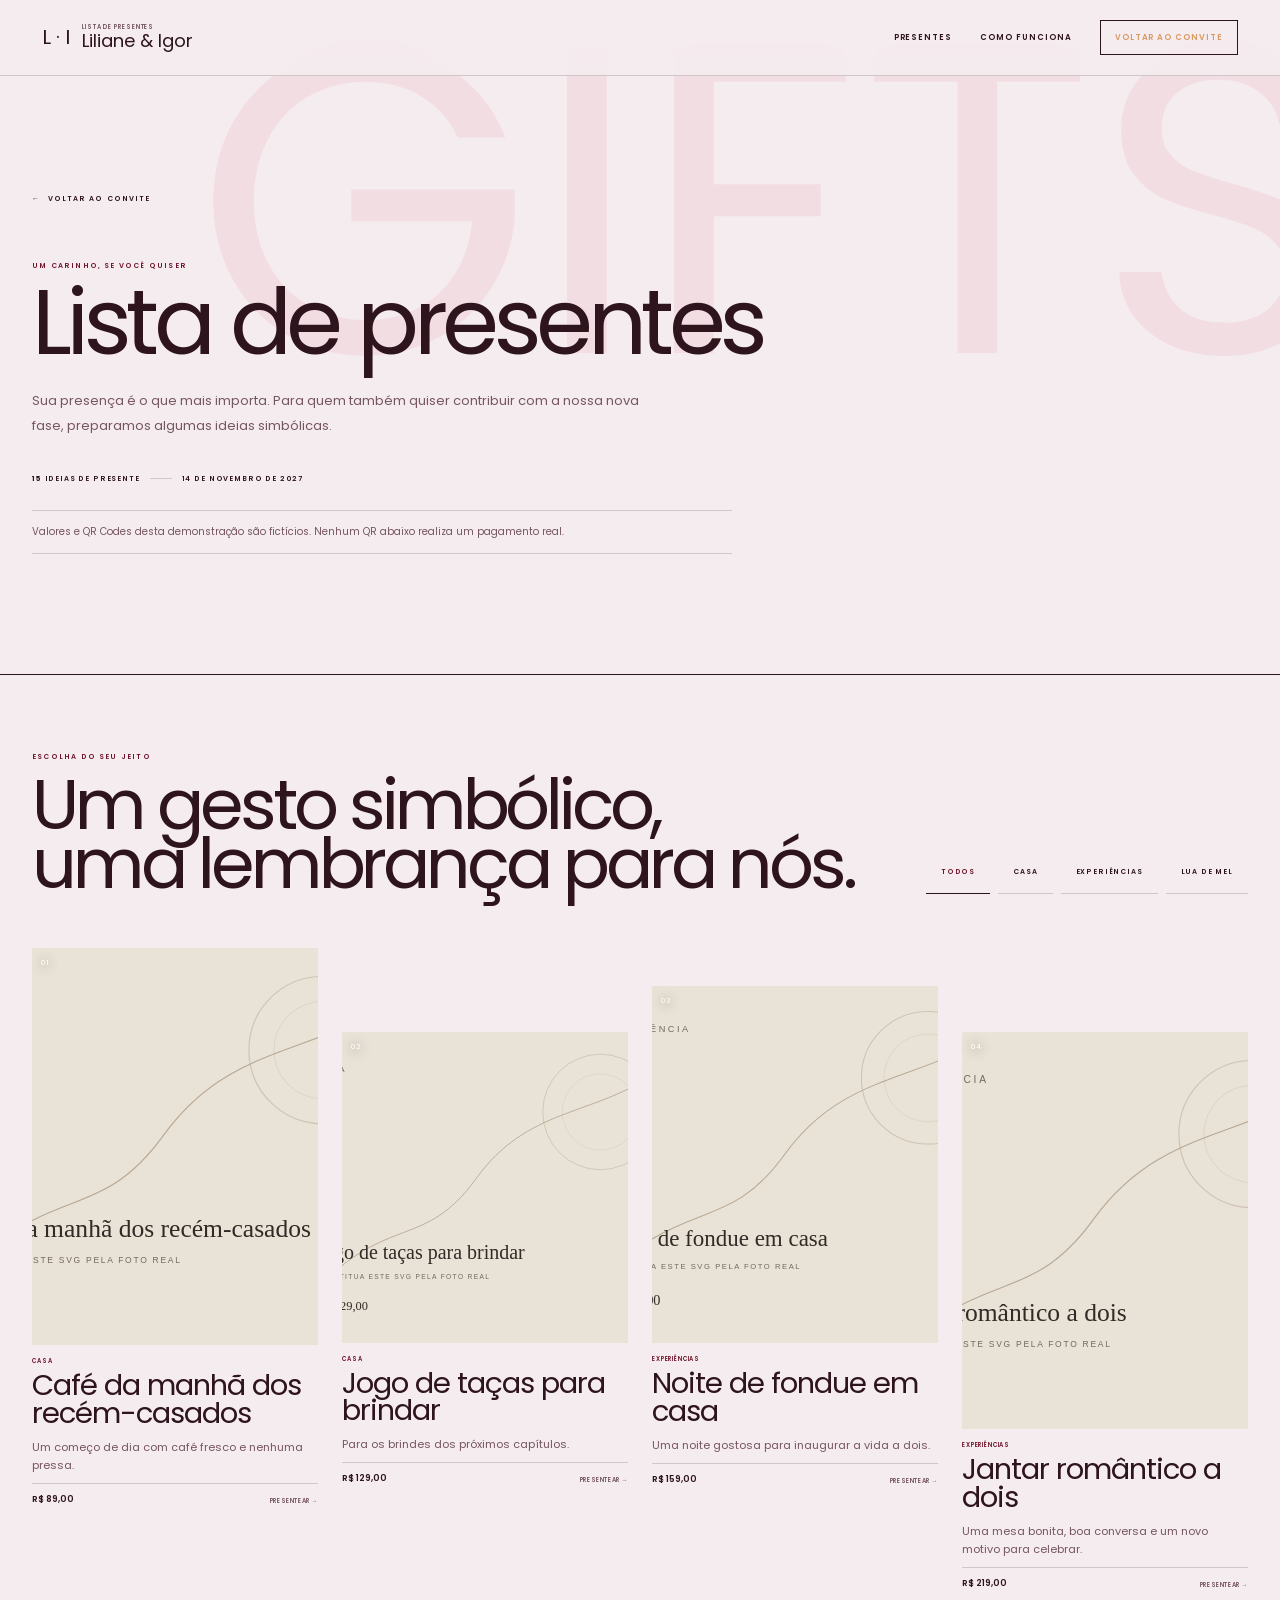
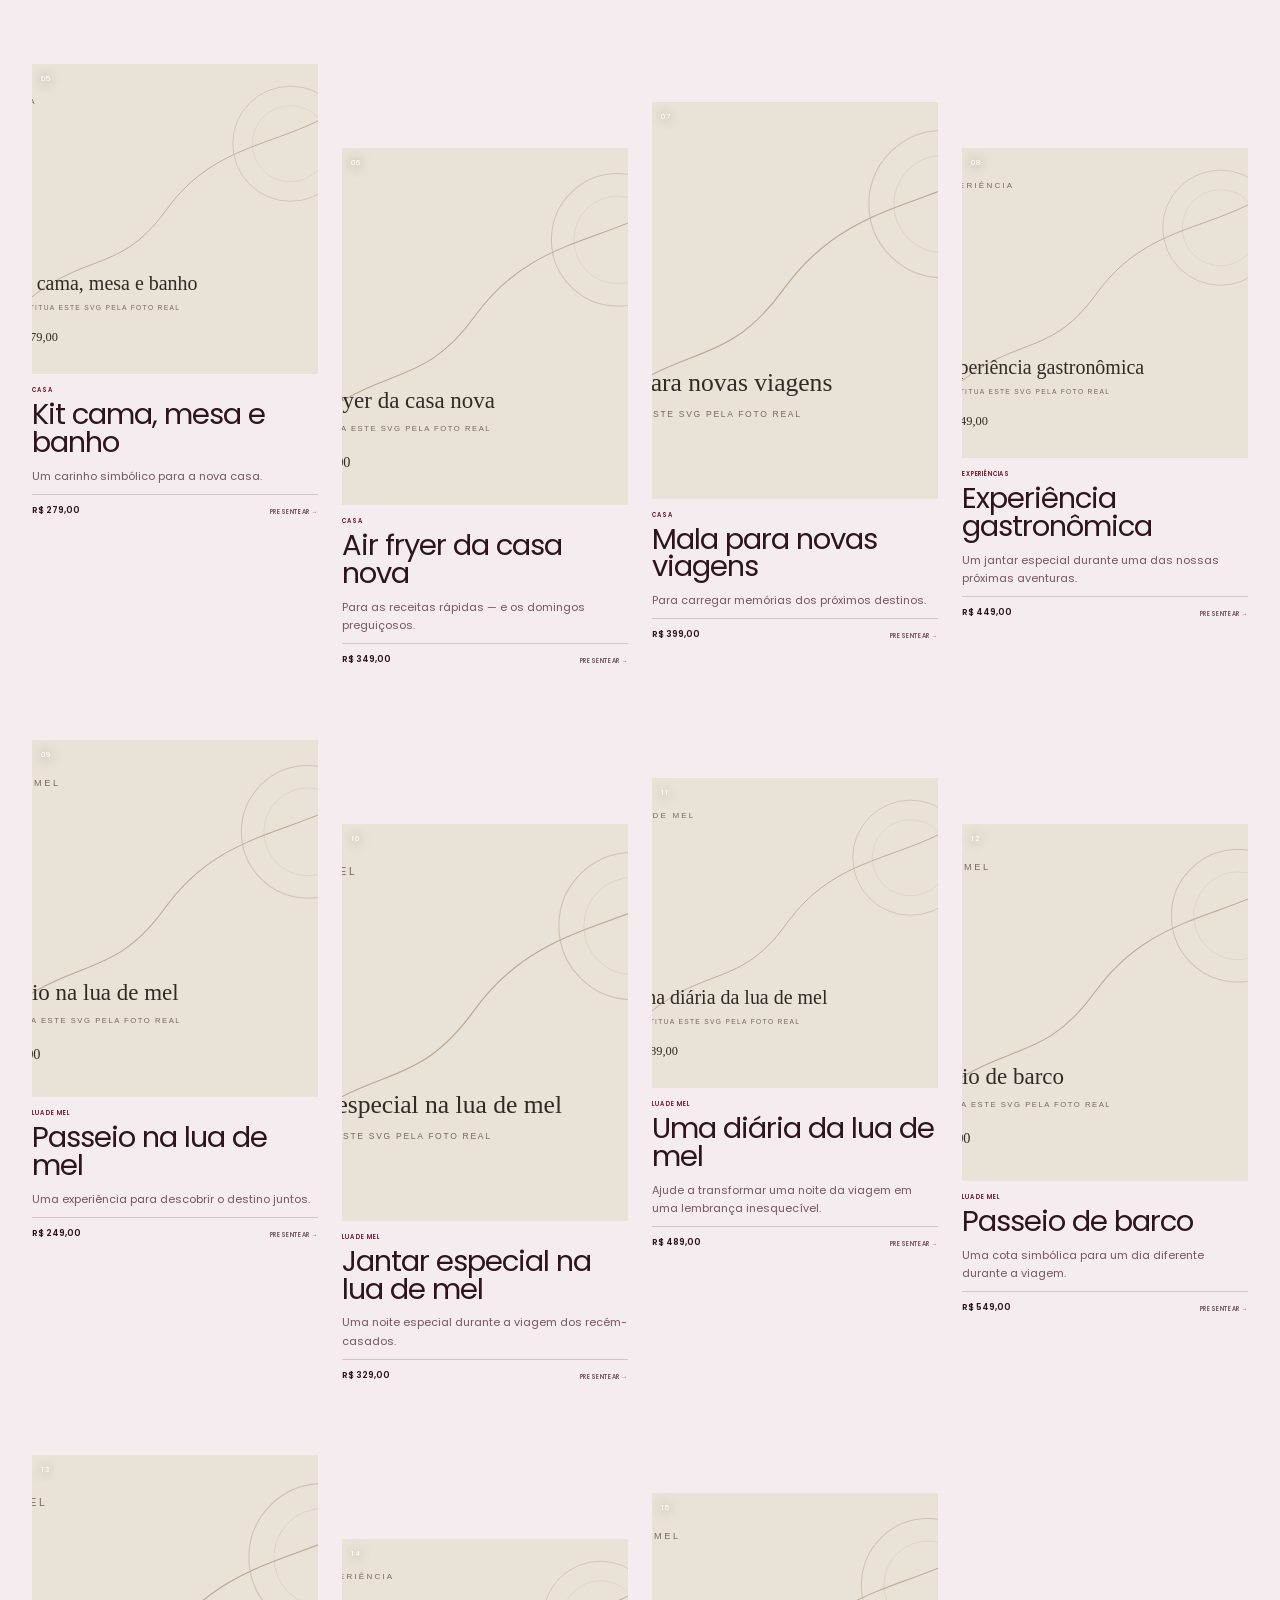
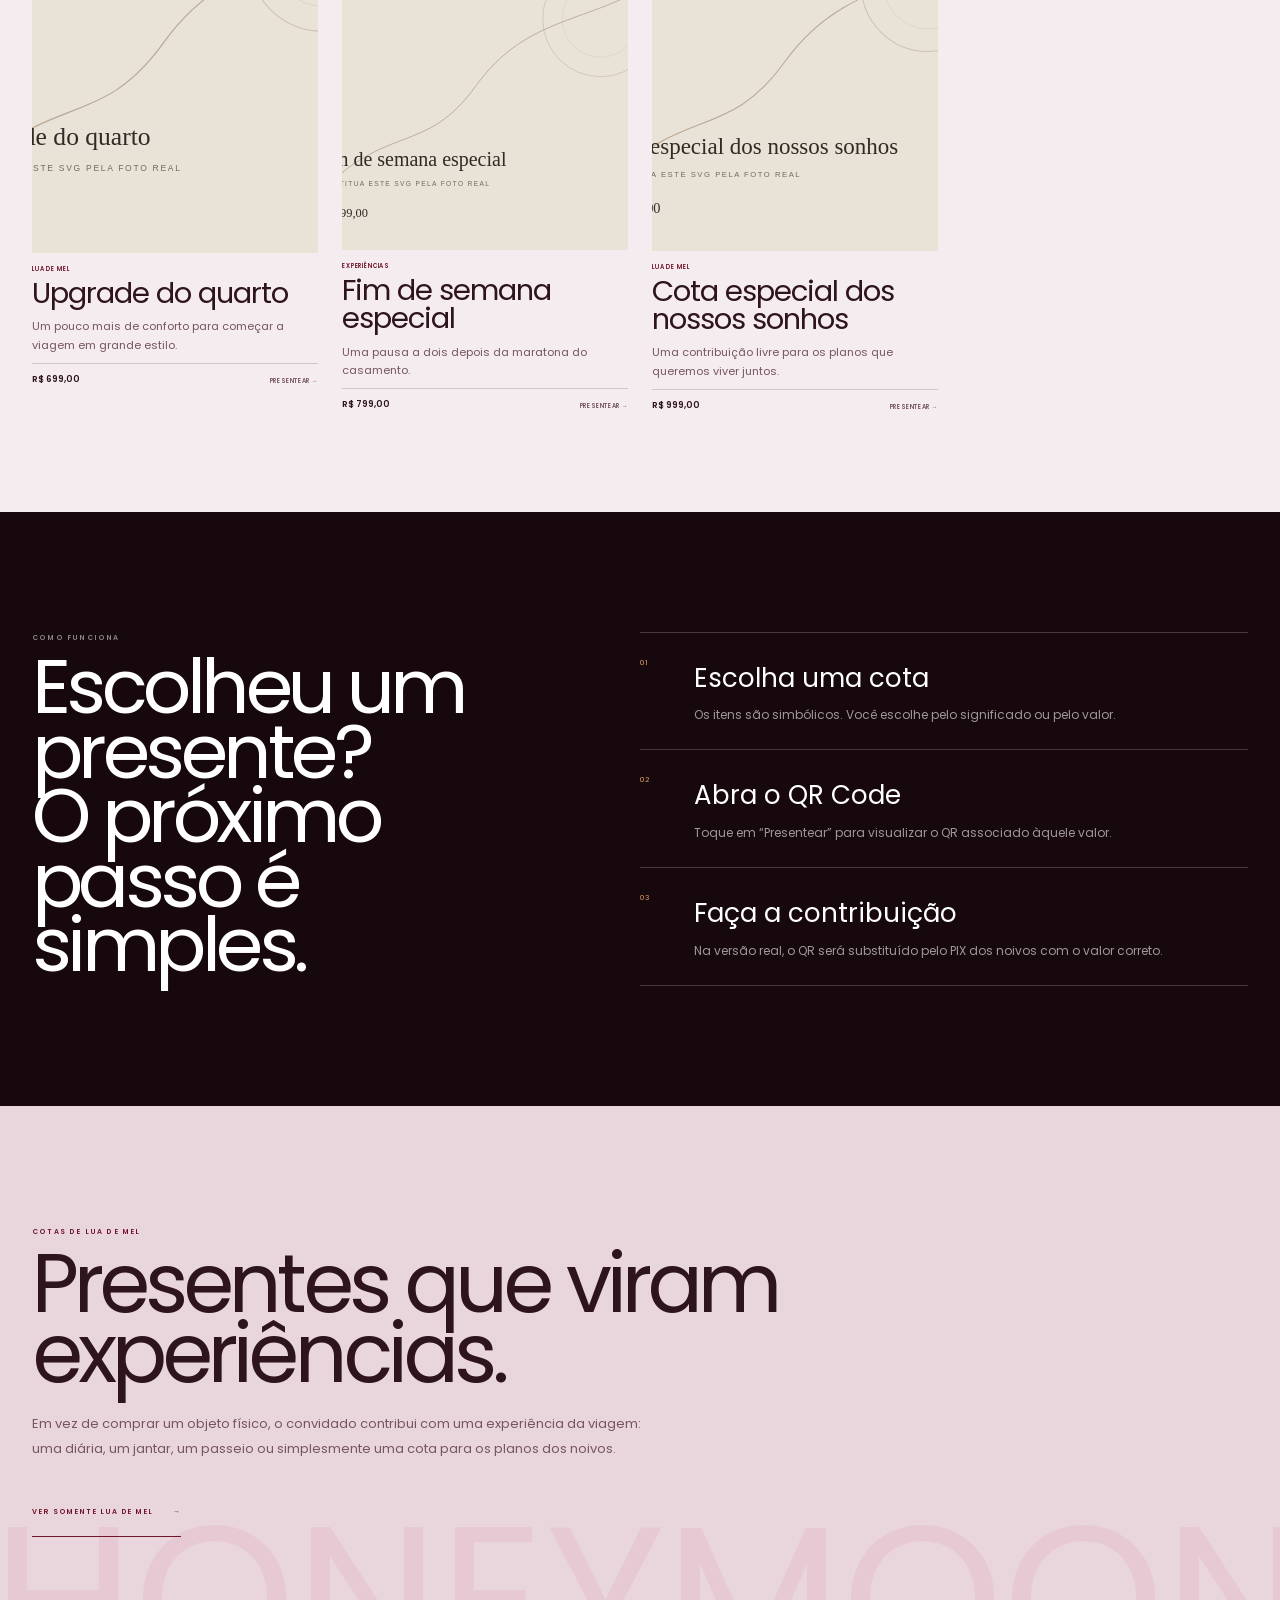
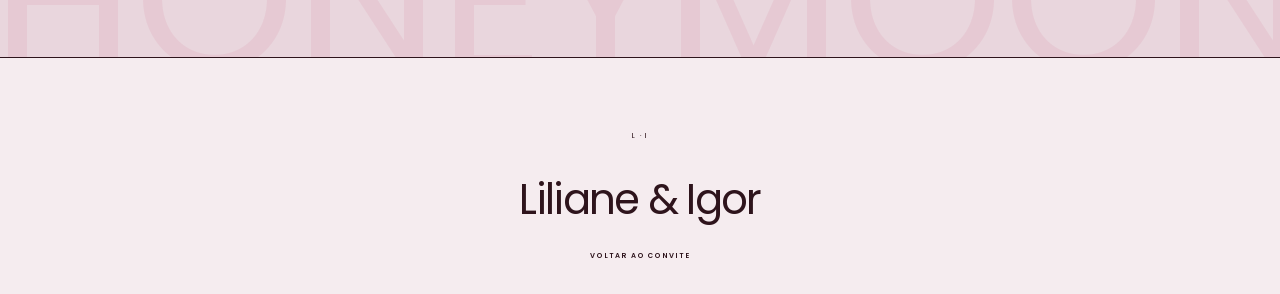
==== presentes.html @ c7958600 "Primeiro commit" ====
<!doctype html>
<html lang="pt-BR">
<head>
  <meta charset="utf-8">
  <meta name="viewport" content="width=device-width, initial-scale=1, viewport-fit=cover">
  <meta name="theme-color" content="#F4F0E8">
  <meta name="description" content="Lista de presentes do casamento">
  <title>Lista de presentes</title>

  <link rel="icon" type="image/svg+xml" href="assets/images/favicon.svg">
  <link rel="preconnect" href="https://fonts.googleapis.com">
  <link rel="preconnect" href="https://fonts.gstatic.com" crossorigin>
  <link href="https://fonts.googleapis.com/css2?family=Alex+Brush&family=Allura&family=Bodoni+Moda:opsz,wght@6..96,400;6..96,500;6..96,600&family=Cinzel:wght@400;500;600&family=Cormorant:wght@400;500;600&family=Cormorant+Garamond:ital,wght@0,400;0,500;0,600;1,400&family=Cormorant+Infant:wght@400;500;600&family=DM+Sans:wght@400;500;600&family=DM+Serif+Display:ital@0;1&family=EB+Garamond:wght@400;500;600&family=Great+Vibes&family=Imperial+Script&family=Inter:wght@400;500;600&family=Italiana&family=Italianno&family=Libre+Baskerville:wght@400;700&family=Lora:wght@400;500;600&family=Manrope:wght@400;500;600&family=Marcellus&family=Montserrat:wght@400;500;600&family=Monsieur+La+Doulaise&family=MonteCarlo&family=Mrs+Saint+Delafield&family=Parisienne&family=Petit+Formal+Script&family=Pinyon+Script&family=Playfair+Display:ital,wght@0,400;0,500;0,600;1,400&family=Poppins:wght@300;400;500;600&family=Prata&family=Roboto:wght@300;400;500;700&family=Rochester&family=Sacramento&family=Source+Sans+3:wght@400;500;600&family=Tangerine:wght@400;700&display=swap" rel="stylesheet">

  <link rel="stylesheet" href="css/theme.css">
  <link rel="stylesheet" href="css/presents.css">
</head>
<body>
  <noscript><div class="noscript">Ative o JavaScript para visualizar a lista de presentes.</div></noscript>

  <div class="gift-progress" aria-hidden="true"><span id="giftProgressBar"></span></div>

  <header class="gift-header" id="giftHeader">
    <a class="gift-brand" href="index.html#inicio" aria-label="Voltar ao convite">
      <span class="gift-brand__monogram" data-wedding="couple.initials">H · R</span>
      <span class="gift-brand__text">
        <small>Lista de presentes</small>
        <strong><span data-wedding="couple.firstName">Helena</span> & <span data-wedding="couple.secondName">Rafael</span></strong>
      </span>
    </a>

    <button class="gift-menu-toggle" id="giftMenuToggle" type="button" aria-expanded="false" aria-controls="giftNav">
      <span></span><span></span><span class="sr-only">Abrir menu</span>
    </button>

    <nav class="gift-nav" id="giftNav" aria-label="Navegação da lista de presentes">
      <a href="#lista">Presentes</a>
      <a href="#como-funciona">Como funciona</a>
      <a class="gift-nav__back" href="index.html#presentes">Voltar ao convite</a>
    </nav>
  </header>

  <main>
    <section class="gift-hero" id="inicio">
      <div class="gift-hero__ornament gift-hero__ornament--one" aria-hidden="true"></div>
      <div class="gift-hero__ornament gift-hero__ornament--two" aria-hidden="true"></div>
      <div class="gift-shell gift-hero__inner">
        <a class="back-link" href="index.html#presentes"><span aria-hidden="true">←</span> Voltar ao convite</a>
        <p class="gift-eyebrow" id="giftEyebrow">Um carinho, se você quiser</p>
        <h1 id="giftPageTitle">Lista de presentes</h1>
        <p class="gift-hero__lead" id="giftIntro"></p>
        <div class="gift-hero__meta">
          <span><b id="giftCount">15</b> ideias de presente</span>
          <i aria-hidden="true"></i>
          <span data-wedding="wedding.longDate">14 de novembro de 2027</span>
        </div>
        <div class="gift-demo-notice" id="giftNotice" role="note"></div>
      </div>
    </section>

    <section class="gift-list-section" id="lista">
      <div class="gift-shell">
        <div class="gift-filter-wrap">
          <div class="gift-filter-copy">
            <span class="gift-kicker">Escolha do seu jeito</span>
            <h2>Um gesto simbólico,<br>uma lembrança para nós.</h2>
          </div>
          <div class="gift-filters" id="giftFilters" aria-label="Filtrar presentes"></div>
        </div>

        <div class="gift-grid" id="giftGrid" aria-live="polite"></div>
        <p class="gift-empty" id="giftEmpty" hidden>Nenhum presente encontrado nesta categoria.</p>
      </div>
    </section>

    <section class="gift-how" id="como-funciona">
      <div class="gift-shell gift-how__grid">
        <div>
          <span class="gift-kicker">Como funciona</span>
          <h2>Escolheu um presente?<br>O próximo passo é simples.</h2>
        </div>
        <ol class="gift-steps">
          <li><span>01</span><div><strong>Escolha uma cota</strong><p>Os itens são simbólicos. Você escolhe pelo significado ou pelo valor.</p></div></li>
          <li><span>02</span><div><strong>Abra o QR Code</strong><p>Toque em “Presentear” para visualizar o QR associado àquele valor.</p></div></li>
          <li><span>03</span><div><strong>Faça a contribuição</strong><p>Na versão real, o QR será substituído pelo PIX dos noivos com o valor correto.</p></div></li>
        </ol>
      </div>
    </section>

    <section class="honeymoon-explainer" id="sobre-lua-de-mel">
      <div class="gift-shell honeymoon-explainer__inner">
        <span class="gift-kicker">Cotas de lua de mel</span>
        <h2>Presentes que viram experiências.</h2>
        <p>Em vez de comprar um objeto físico, o convidado contribui com uma experiência da viagem: uma diária, um jantar, um passeio ou simplesmente uma cota para os planos dos noivos.</p>
        <button class="text-action" type="button" data-filter-jump="lua-de-mel">Ver somente lua de mel <span>→</span></button>
      </div>
    </section>
  </main>

  <footer class="gift-footer">
    <div class="gift-shell gift-footer__inner">
      <div class="gift-footer__seal" data-wedding="couple.initials">H · R</div>
      <p><span data-wedding="couple.firstName">Helena</span> & <span data-wedding="couple.secondName">Rafael</span></p>
      <a href="index.html#presentes">Voltar ao convite</a>
    </div>
  </footer>

  <a class="gift-top" id="giftBackToTop" href="#inicio" aria-label="Voltar ao topo">↑</a>

  <div class="gift-modal" id="giftModal" aria-hidden="true">
    <button class="gift-modal__backdrop" type="button" data-gift-close aria-label="Fechar"></button>
    <div class="gift-modal__panel" role="dialog" aria-modal="true" aria-labelledby="giftModalTitle">
      <button class="gift-modal__close" type="button" data-gift-close aria-label="Fechar">×</button>
      <div class="gift-modal__visual">
        <img id="giftModalPhoto" src="" alt="">
      </div>
      <div class="gift-modal__content">
        <span class="gift-modal__category" id="giftModalCategory"></span>
        <h2 id="giftModalTitle"></h2>
        <p class="gift-modal__description" id="giftModalDescription"></p>
        <strong class="gift-modal__price" id="giftModalPrice"></strong>
        <div class="gift-qr-box">
          <span class="gift-qr-box__label">QR Code do presente</span>
          <img id="giftModalQr" src="" alt="QR Code do presente selecionado">
        </div>
        <p class="gift-modal__note" id="giftModalNote"></p>
        <button class="gift-copy-button" id="giftCopyPix" type="button" hidden>Copiar PIX copia e cola</button>
      </div>
    </div>
  </div>

  <script src="js/config.js"></script>
  <script src="js/gifts-config.js"></script>
  <script src="js/gifts-page.js" defer></script>
</body>
</html>
---- css/theme.css ----
/*
  NEW ICON SCRIPT (opcional / comercial)
  ------------------------------------------------------------
  O arquivo da fonte NÃO acompanha este template.
  Se você tiver uma licença webfont, coloque o arquivo em:
  assets/fonts/new-icon-script.woff2
  O preset `newIcon` usa Pinyon Script automaticamente como fallback.
*/
@font-face {
  font-family: "New Icon Script";
  src: url("../assets/fonts/new-icon-script.woff2") format("woff2");
  font-weight: 400;
  font-style: normal;
  font-display: swap;
}

:root {
  /*
    Fallbacks visuais.
    Na prática, tema e fontes são escolhidos em js/config.js.
    Veja: themePreset e fontPreset.
  */
  --paper: #f4f0e8;
  --paper-2: #ede7dc;
  --ink: #20221e;
  --ink-soft: #6d6d64;
  --accent: #66725b;
  --accent-dark: #3c4938;
  --accent-warm: #b38f72;
  --line: rgba(32, 34, 30, .18);
  --white: #fffdf8;
  --black: #151713;

  /* Tipografia do conteúdo geral. */
  --font-display: "Bodoni Moda", Georgia, serif;
  --font-body: "Manrope", Arial, sans-serif;
  --font-ui: "DM Sans", Arial, sans-serif;

  /* Tipografia independente da abertura + primeira tela (hero). */
  --font-hero-display: "Petit Formal Script", cursive;
  --font-hero-body: "EB Garamond", Georgia, serif;
  --font-hero-ui: "Manrope", Arial, sans-serif;

  /* Mobile-first: os valores base já foram pensados para celular. */
  --container: 1240px;
  --gutter: 20px;
  --section-y: 78px;
  --radius-sm: 10px;
  --radius-md: 20px;
  --shadow-soft: 0 24px 70px rgba(25, 29, 22, .10);
  --ease: cubic-bezier(.22, 1, .36, 1);
}
---- css/presents.css ----
/* ============================================================
   LISTA DE PRESENTES — EDITORIAL V4 / MOBILE-FIRST
   ============================================================ */
*{box-sizing:border-box}html{scroll-behavior:smooth;background:var(--paper);scroll-padding-top:72px}body{margin:0;background:var(--paper);color:var(--ink);font-family:var(--font-body);font-size:15px;line-height:1.65;overflow-x:hidden}img{display:block;max-width:100%}button,input{font:inherit;color:inherit}a{color:inherit}.sr-only{position:absolute!important;width:1px!important;height:1px!important;padding:0!important;margin:-1px!important;overflow:hidden!important;clip:rect(0,0,0,0)!important;white-space:nowrap!important;border:0!important}.noscript{padding:12px 18px;background:#111;color:#fff;text-align:center}.gift-shell{width:min(calc(100% - 40px),1220px);margin-inline:auto}.gift-progress{position:fixed;z-index:300;top:0;left:0;width:100%;height:2px}.gift-progress span{display:block;width:0;height:100%;background:var(--accent-warm)}

/* Header */
.gift-header{position:fixed;z-index:160;top:0;left:0;right:0;display:flex;align-items:center;justify-content:space-between;min-height:66px;padding:10px 20px;background:color-mix(in srgb,var(--paper) 92%,transparent);border-bottom:1px solid var(--line);backdrop-filter:blur(16px);transition:transform .3s}.gift-header.is-hidden{transform:translateY(-110%)}.gift-brand{display:flex;align-items:center;gap:12px;text-decoration:none}.gift-brand__monogram{font-family:var(--font-display);font-size:20px}.gift-brand__text{display:grid;line-height:1.15}.gift-brand__text small{font-family:var(--font-ui);font-size:6px;font-weight:600;letter-spacing:.15em;text-transform:uppercase;color:var(--ink-soft)}.gift-brand__text strong{font-family:var(--font-display);font-size:18px;font-weight:400}.gift-menu-toggle{display:grid;align-content:center;gap:5px;width:46px;height:46px;padding:0 12px;border:0;background:none;cursor:pointer}.gift-menu-toggle>span:not(.sr-only){display:block;height:1px;background:currentColor}.gift-menu-toggle>span:nth-child(2){width:62%;margin-left:auto}.gift-nav{position:fixed;inset:66px 0 0;display:flex;flex-direction:column;padding:24px 20px;background:var(--black);color:#fff;opacity:0;visibility:hidden;transform:translateY(-10px);transition:.3s}.gift-menu-open{overflow:hidden}.gift-menu-open .gift-nav{opacity:1;visibility:visible;transform:none}.gift-nav a{display:flex;align-items:center;min-height:58px;border-bottom:1px solid rgba(255,255,255,.17);font-family:var(--font-display);font-size:30px;text-decoration:none}.gift-nav__back{color:var(--accent-warm)}

/* Hero */
.gift-hero{position:relative;overflow:hidden;padding:116px 0 78px;border-bottom:1px solid var(--ink)}.gift-hero::before{content:"GIFTS";position:absolute;right:-.16em;top:.1em;color:color-mix(in srgb,var(--accent) 7%,transparent);font-family:var(--font-display);font-size:52vw;line-height:.72;pointer-events:none}.gift-hero__ornament{display:none}.gift-hero__inner{position:relative}.back-link{display:inline-flex;gap:8px;margin-bottom:48px;font-family:var(--font-ui);font-size:7px;font-weight:600;letter-spacing:.15em;text-decoration:none;text-transform:uppercase}.gift-eyebrow,.gift-kicker{display:block;color:var(--accent-dark);font-family:var(--font-ui);font-size:7px;font-weight:600;letter-spacing:.17em;text-transform:uppercase}.gift-hero h1,.gift-filter-copy h2,.gift-how h2,.honeymoon-explainer h2{margin:12px 0 0;font-family:var(--font-display);font-size:clamp(56px,16vw,92px);font-weight:400;letter-spacing:-.06em;line-height:.85}.gift-hero__lead{max-width:640px;margin:28px 0 0;color:var(--ink-soft);font-size:13px;line-height:1.9}.gift-hero__meta{display:flex;flex-wrap:wrap;align-items:center;gap:10px;margin-top:34px;font-family:var(--font-ui);font-size:7px;font-weight:600;letter-spacing:.12em;text-transform:uppercase}.gift-hero__meta i{width:22px;height:1px;background:var(--line)}.gift-demo-notice{max-width:700px;margin-top:26px;padding:13px 0;border-top:1px solid var(--line);border-bottom:1px solid var(--line);color:var(--ink-soft);font-size:10px;line-height:1.6}

/* Filters + catalogue */
.gift-list-section{padding:76px 0 96px}.gift-filter-wrap{display:grid;gap:30px;margin-bottom:42px}.gift-filter-copy h2{font-size:clamp(42px,12vw,70px)}.gift-filters{display:flex;gap:8px;margin-inline:-20px;padding-inline:20px;overflow-x:auto;scrollbar-width:none}.gift-filters::-webkit-scrollbar{display:none}.gift-filter{flex:0 0 auto;min-height:42px;padding:0 15px;border:0;border-bottom:1px solid var(--line);background:none;font-family:var(--font-ui);font-size:7px;font-weight:600;letter-spacing:.12em;text-transform:uppercase;cursor:pointer}.gift-filter.is-active{border-bottom-color:var(--ink);color:var(--accent-dark)}
.gift-grid{display:grid;grid-template-columns:repeat(2,minmax(0,1fr));gap:42px 12px}.gift-card[hidden]{display:none}.gift-card:nth-child(4n+2),.gift-card:nth-child(4n+3){padding-top:38px}.gift-card__button{width:100%;padding:0;border:0;background:none;text-align:left;cursor:pointer}.gift-card__media{position:relative;overflow:hidden;background:var(--paper-2)}.gift-card:nth-child(3n+1) .gift-card__media{aspect-ratio:.72}.gift-card:nth-child(3n+2) .gift-card__media{aspect-ratio:.92}.gift-card:nth-child(3n) .gift-card__media{aspect-ratio:.8}.gift-card__media img{width:100%;height:100%;object-fit:cover;transition:transform .7s cubic-bezier(.22,1,.36,1)}.gift-card__number{position:absolute;top:9px;left:9px;color:#fff;font-family:var(--font-ui);font-size:7px;letter-spacing:.12em;text-shadow:0 1px 12px rgba(0,0,0,.7)}.gift-card__category{display:block;margin-top:12px;color:var(--accent-dark);font-family:var(--font-ui);font-size:6px;font-weight:600;letter-spacing:.14em;text-transform:uppercase}.gift-card h3{margin:5px 0 0;font-family:var(--font-display);font-size:23px;font-weight:400;letter-spacing:-.035em;line-height:.96}.gift-card__description{display:none}.gift-card__bottom{display:flex;align-items:end;justify-content:space-between;gap:8px;margin-top:9px;padding-top:8px;border-top:1px solid var(--line)}.gift-card__price{font-family:var(--font-ui);font-size:9px;font-weight:600}.gift-card__cta{font-family:var(--font-ui);font-size:6px;font-weight:600;letter-spacing:.1em;text-transform:uppercase;color:var(--ink-soft)}.gift-empty{margin:60px 0;text-align:center;color:var(--ink-soft)}

/* How it works */
.gift-how{padding:86px 0;background:var(--black);color:#fff}.gift-how .gift-kicker{color:rgba(255,255,255,.5)}.gift-how h2{font-size:clamp(46px,13vw,76px)}.gift-how__grid{display:grid;gap:52px}.gift-steps{margin:0;padding:0;list-style:none;border-top:1px solid rgba(255,255,255,.2)}.gift-steps li{display:grid;grid-template-columns:44px 1fr;gap:10px;padding:24px 0;border-bottom:1px solid rgba(255,255,255,.2)}.gift-steps li>span{color:var(--accent-warm);font-family:var(--font-ui);font-size:7px;letter-spacing:.14em}.gift-steps strong{font-family:var(--font-display);font-size:26px;font-weight:400}.gift-steps p{margin:6px 0 0;color:rgba(255,255,255,.58);font-size:12px}

/* Honeymoon */
.honeymoon-explainer{position:relative;overflow:hidden;padding:92px 0;background:var(--paper-2)}.honeymoon-explainer::after{content:"HONEYMOON";position:absolute;left:-.04em;bottom:-.12em;color:color-mix(in srgb,var(--accent) 7%,transparent);font-family:var(--font-display);font-size:23vw;line-height:.8;white-space:nowrap}.honeymoon-explainer__inner{position:relative;z-index:1}.honeymoon-explainer h2{font-size:clamp(48px,13vw,82px)}.honeymoon-explainer p{max-width:640px;margin:24px 0 0;color:var(--ink-soft);font-size:13px;line-height:1.85}.text-action{display:inline-flex;align-items:center;gap:20px;min-height:48px;margin-top:28px;padding:0;border:0;border-bottom:1px solid currentColor;background:none;color:var(--accent-dark);font-family:var(--font-ui);font-size:7px;font-weight:600;letter-spacing:.13em;text-transform:uppercase;cursor:pointer}

/* Footer */
.gift-footer{padding:72px 0 max(28px,env(safe-area-inset-bottom));background:var(--paper);border-top:1px solid var(--ink);text-align:center}.gift-footer__seal{margin-bottom:24px;font-family:var(--font-ui);font-size:7px;letter-spacing:.18em}.gift-footer p{margin:0;font-family:var(--font-display);font-size:42px;letter-spacing:-.04em}.gift-footer a{display:inline-block;margin-top:16px;font-family:var(--font-ui);font-size:7px;font-weight:600;letter-spacing:.13em;text-decoration:none;text-transform:uppercase}.gift-top{position:fixed;z-index:80;right:max(14px,env(safe-area-inset-right));bottom:max(14px,env(safe-area-inset-bottom));display:grid;place-items:center;width:44px;height:44px;border:1px solid var(--line);border-radius:50%;background:color-mix(in srgb,var(--paper) 92%,transparent);box-shadow:0 10px 30px rgba(0,0,0,.08);text-decoration:none;opacity:0;visibility:hidden;transform:translateY(8px);backdrop-filter:blur(14px);transition:.3s}.gift-top.is-visible{opacity:1;visibility:visible;transform:none}

/* Modal */
.gift-modal{position:fixed;z-index:300;inset:0;display:grid;align-items:end;opacity:0;visibility:hidden;transition:.3s}.gift-modal.is-open{opacity:1;visibility:visible}.gift-modal__backdrop{position:absolute;inset:0;border:0;background:rgba(8,8,7,.78);backdrop-filter:blur(5px)}.gift-modal__panel{position:relative;z-index:1;width:100%;max-height:94svh;overflow:auto;background:var(--paper)}.gift-modal__close{position:absolute;z-index:5;top:12px;right:12px;display:grid;place-items:center;width:44px;height:44px;border:1px solid rgba(255,255,255,.6);border-radius:50%;background:rgba(0,0,0,.35);color:#fff;font-size:28px;cursor:pointer;backdrop-filter:blur(8px)}.gift-modal__visual{aspect-ratio:1.25;overflow:hidden;background:var(--paper-2)}.gift-modal__visual img{width:100%;height:100%;object-fit:cover}.gift-modal__content{padding:28px 20px max(34px,env(safe-area-inset-bottom))}.gift-modal__category{font-family:var(--font-ui);font-size:7px;font-weight:600;letter-spacing:.15em;text-transform:uppercase;color:var(--accent-dark)}.gift-modal h2{margin:7px 0 0;font-family:var(--font-display);font-size:42px;font-weight:400;letter-spacing:-.05em;line-height:.9}.gift-modal__description{margin:16px 0 0;color:var(--ink-soft);font-size:12px}.gift-modal__price{display:block;margin-top:18px;font-family:var(--font-display);font-size:34px;font-weight:400}.gift-qr-box{display:grid;place-items:center;margin-top:24px;padding:18px;border-top:1px solid var(--ink);border-bottom:1px solid var(--ink);background:#fff}.gift-qr-box__label{justify-self:start;margin-bottom:14px;font-family:var(--font-ui);font-size:7px;font-weight:600;letter-spacing:.13em;text-transform:uppercase;color:var(--ink-soft)}.gift-qr-box img{width:min(100%,250px);aspect-ratio:1;object-fit:contain}.gift-modal__note{margin:14px 0 0;color:var(--ink-soft);font-size:10px}.gift-copy-button{width:100%;min-height:52px;margin-top:14px;border:1px solid var(--ink);background:var(--ink);color:var(--paper);font-family:var(--font-ui);font-size:8px;font-weight:600;letter-spacing:.12em;text-transform:uppercase;cursor:pointer}

@media (hover:hover) and (pointer:fine){.gift-card__button:hover .gift-card__media img{transform:scale(1.035)}.gift-card__button:hover .gift-card__cta{color:var(--accent-dark)}}
@media (min-width:620px){.gift-shell{width:min(calc(100% - 64px),1220px)}.gift-header{padding-inline:30px}.gift-hero{padding-top:150px;padding-bottom:100px}.gift-hero::before{font-size:34vw}.gift-filter-wrap{margin-bottom:54px}.gift-grid{grid-template-columns:repeat(3,minmax(0,1fr));gap:56px 18px}.gift-card__description{display:block;margin:10px 0 0;color:var(--ink-soft);font-size:11px;line-height:1.65}.gift-card h3{font-size:29px}.gift-filters{margin-inline:0;padding-inline:0}.gift-modal{align-items:center;padding:30px}.gift-modal__panel{width:min(100%,920px);max-height:min(88svh,780px);display:grid;grid-template-columns:.95fr 1.05fr;overflow:hidden}.gift-modal__visual{min-height:100%;aspect-ratio:auto}.gift-modal__content{overflow:auto;padding:44px}.gift-modal__close{top:16px;right:16px}}
@media (min-width:900px){.gift-header{min-height:76px;padding-inline:42px}.gift-menu-toggle{display:none}.gift-nav{position:static;inset:auto;display:flex;flex-direction:row;gap:28px;padding:0;background:transparent;color:inherit;opacity:1;visibility:visible;transform:none}.gift-nav a{min-height:auto;border:0;font-family:var(--font-ui);font-size:8px;font-weight:600;letter-spacing:.12em;text-transform:uppercase}.gift-nav__back{padding:10px 14px;border:1px solid var(--ink)!important}.gift-hero{padding-top:184px;padding-bottom:120px}.gift-filter-wrap{grid-template-columns:1fr auto;align-items:end}.gift-grid{grid-template-columns:repeat(4,minmax(0,1fr));gap:70px 24px}.gift-card:nth-child(4n+2),.gift-card:nth-child(4n+4){padding-top:84px}.gift-how{padding:120px 0}.gift-how__grid{grid-template-columns:.9fr 1.1fr;gap:110px}.honeymoon-explainer{padding:120px 0}.honeymoon-explainer::after{font-size:16vw}}
@media (prefers-reduced-motion:reduce){html{scroll-behavior:auto}*,*::before,*::after{animation-duration:.01ms!important;transition-duration:.01ms!important}}
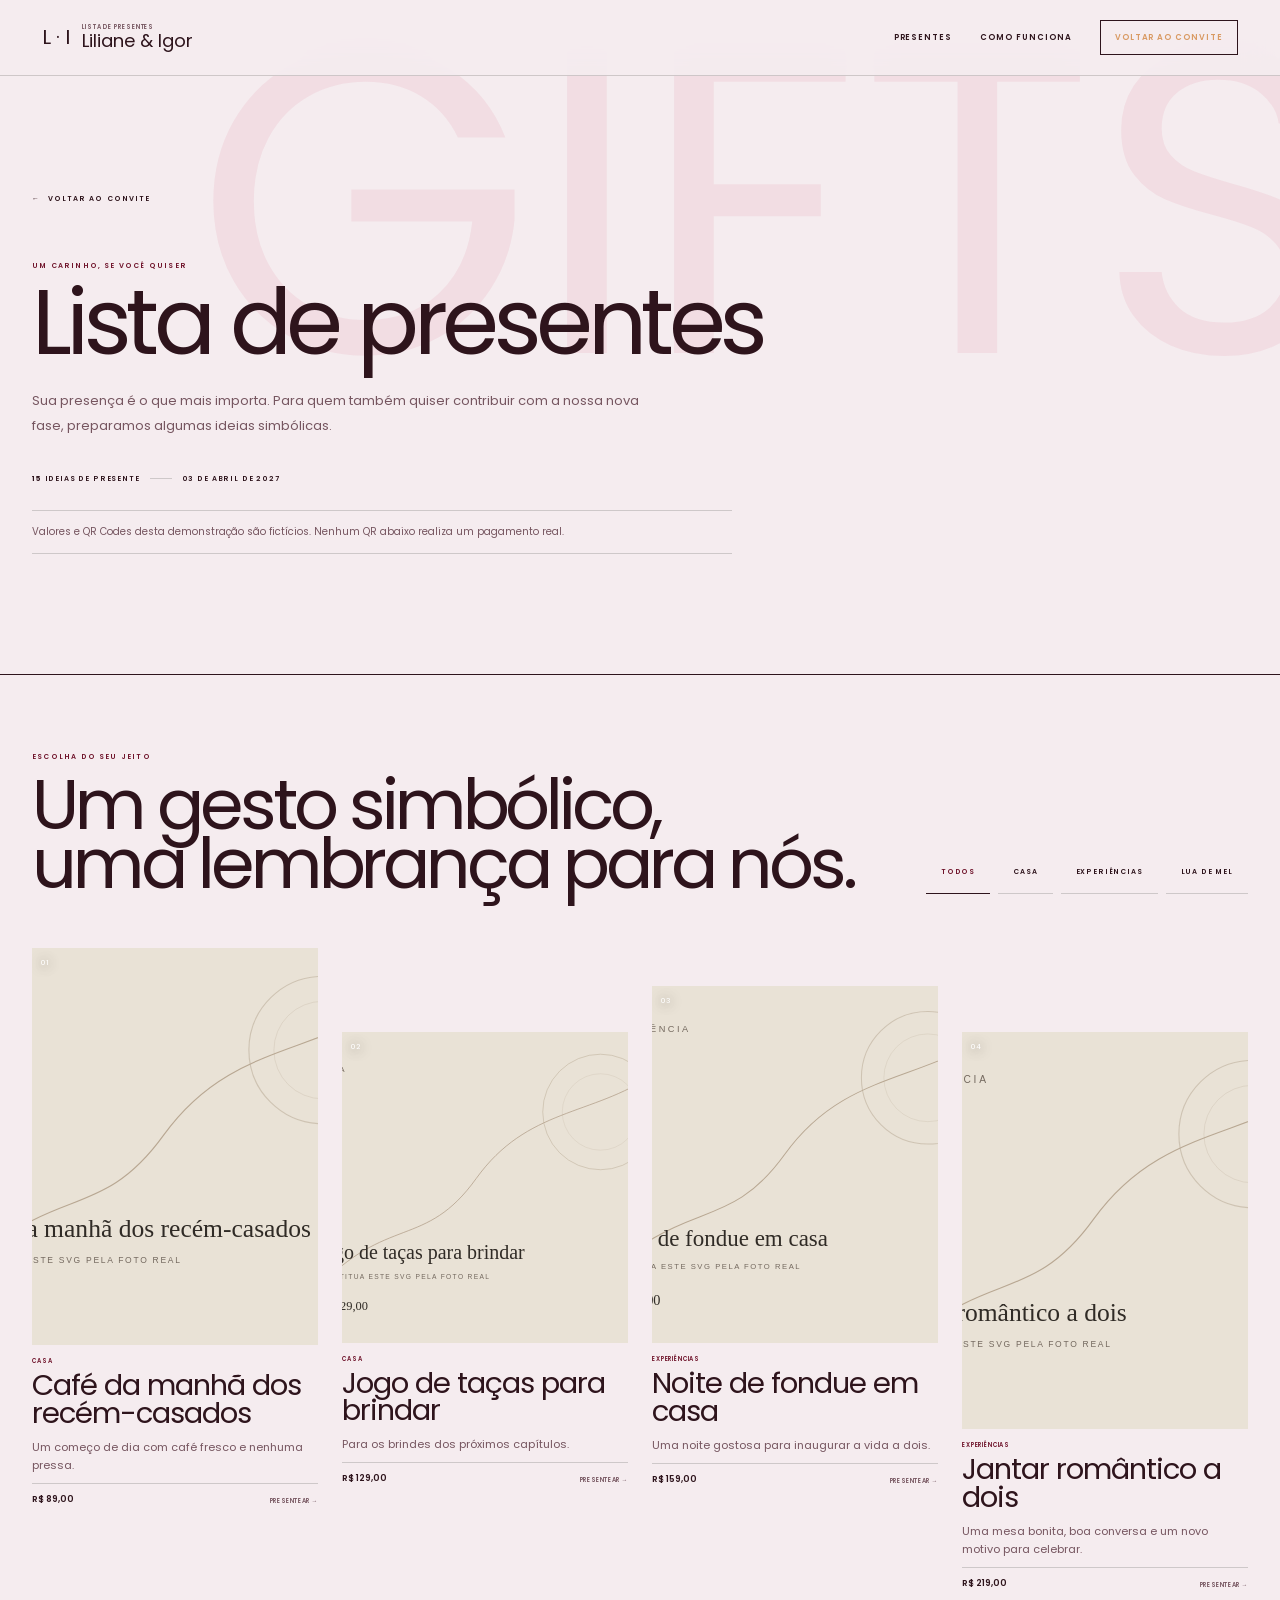
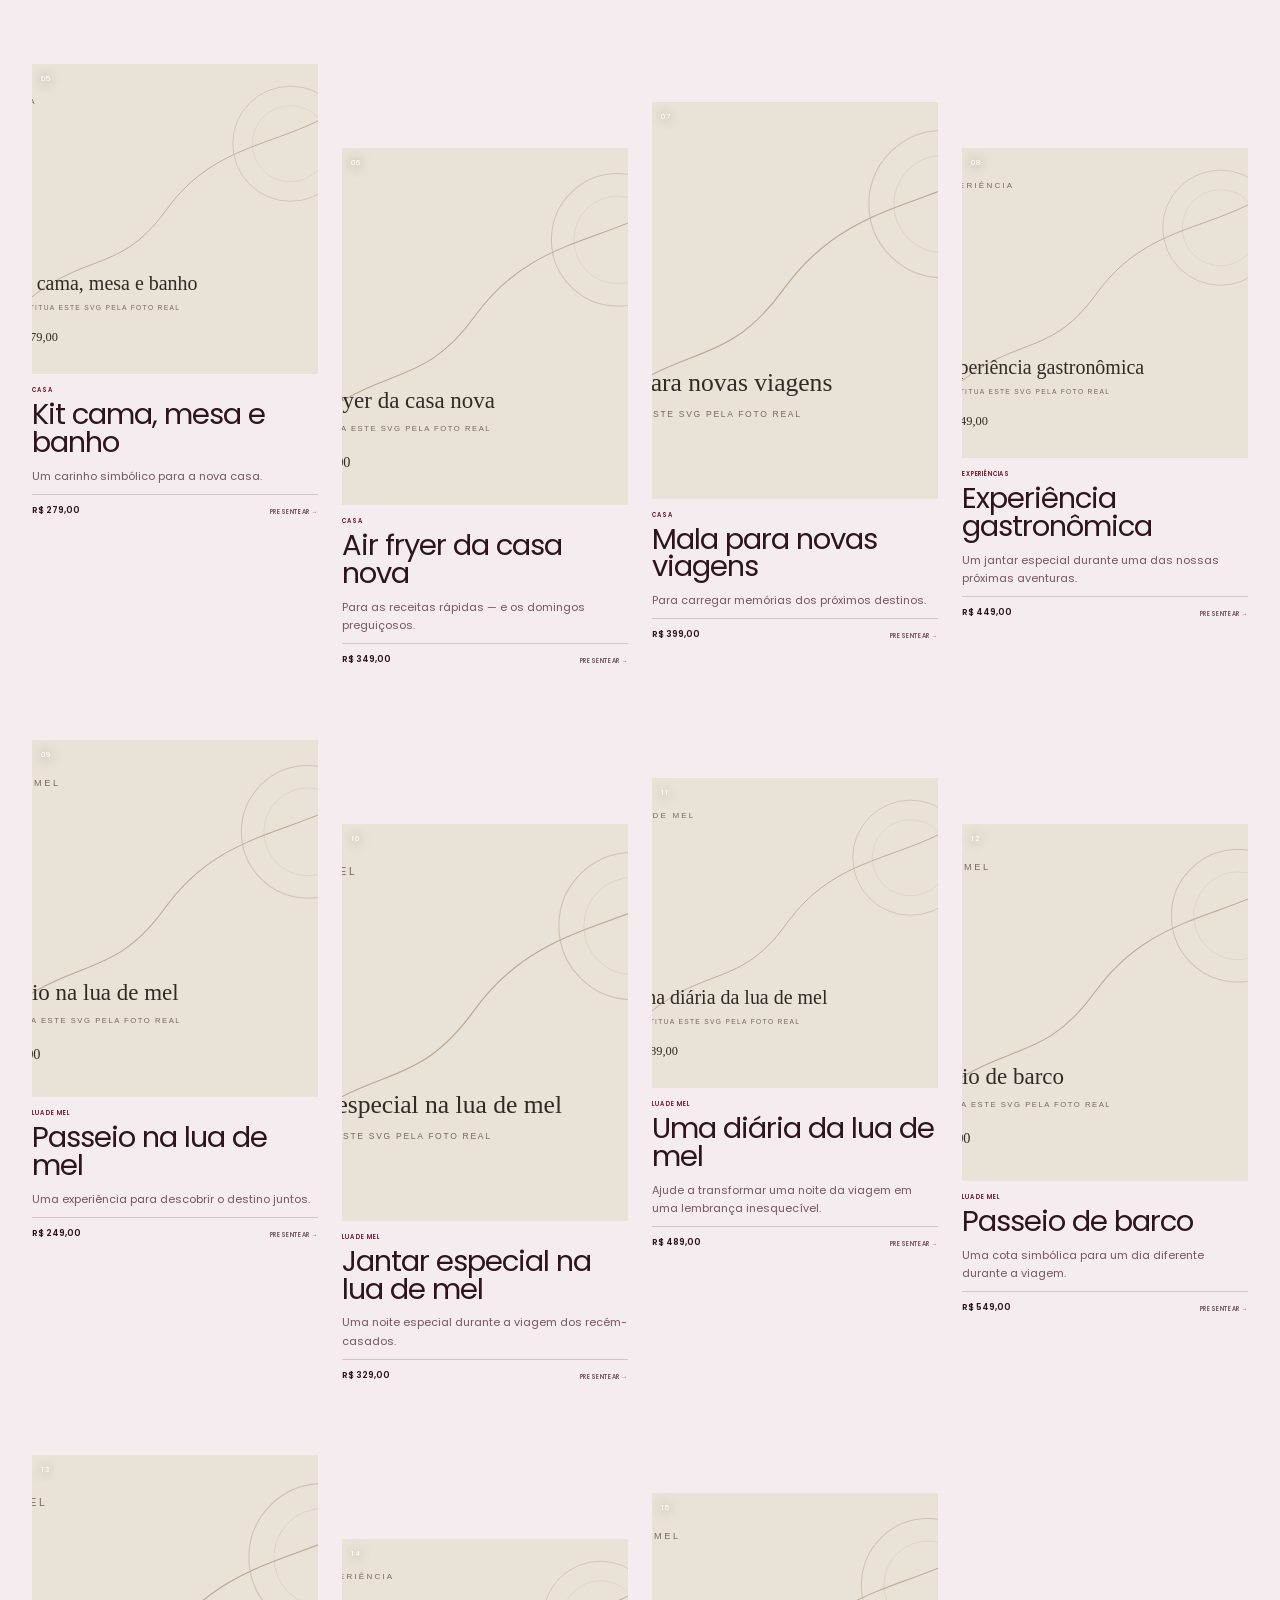
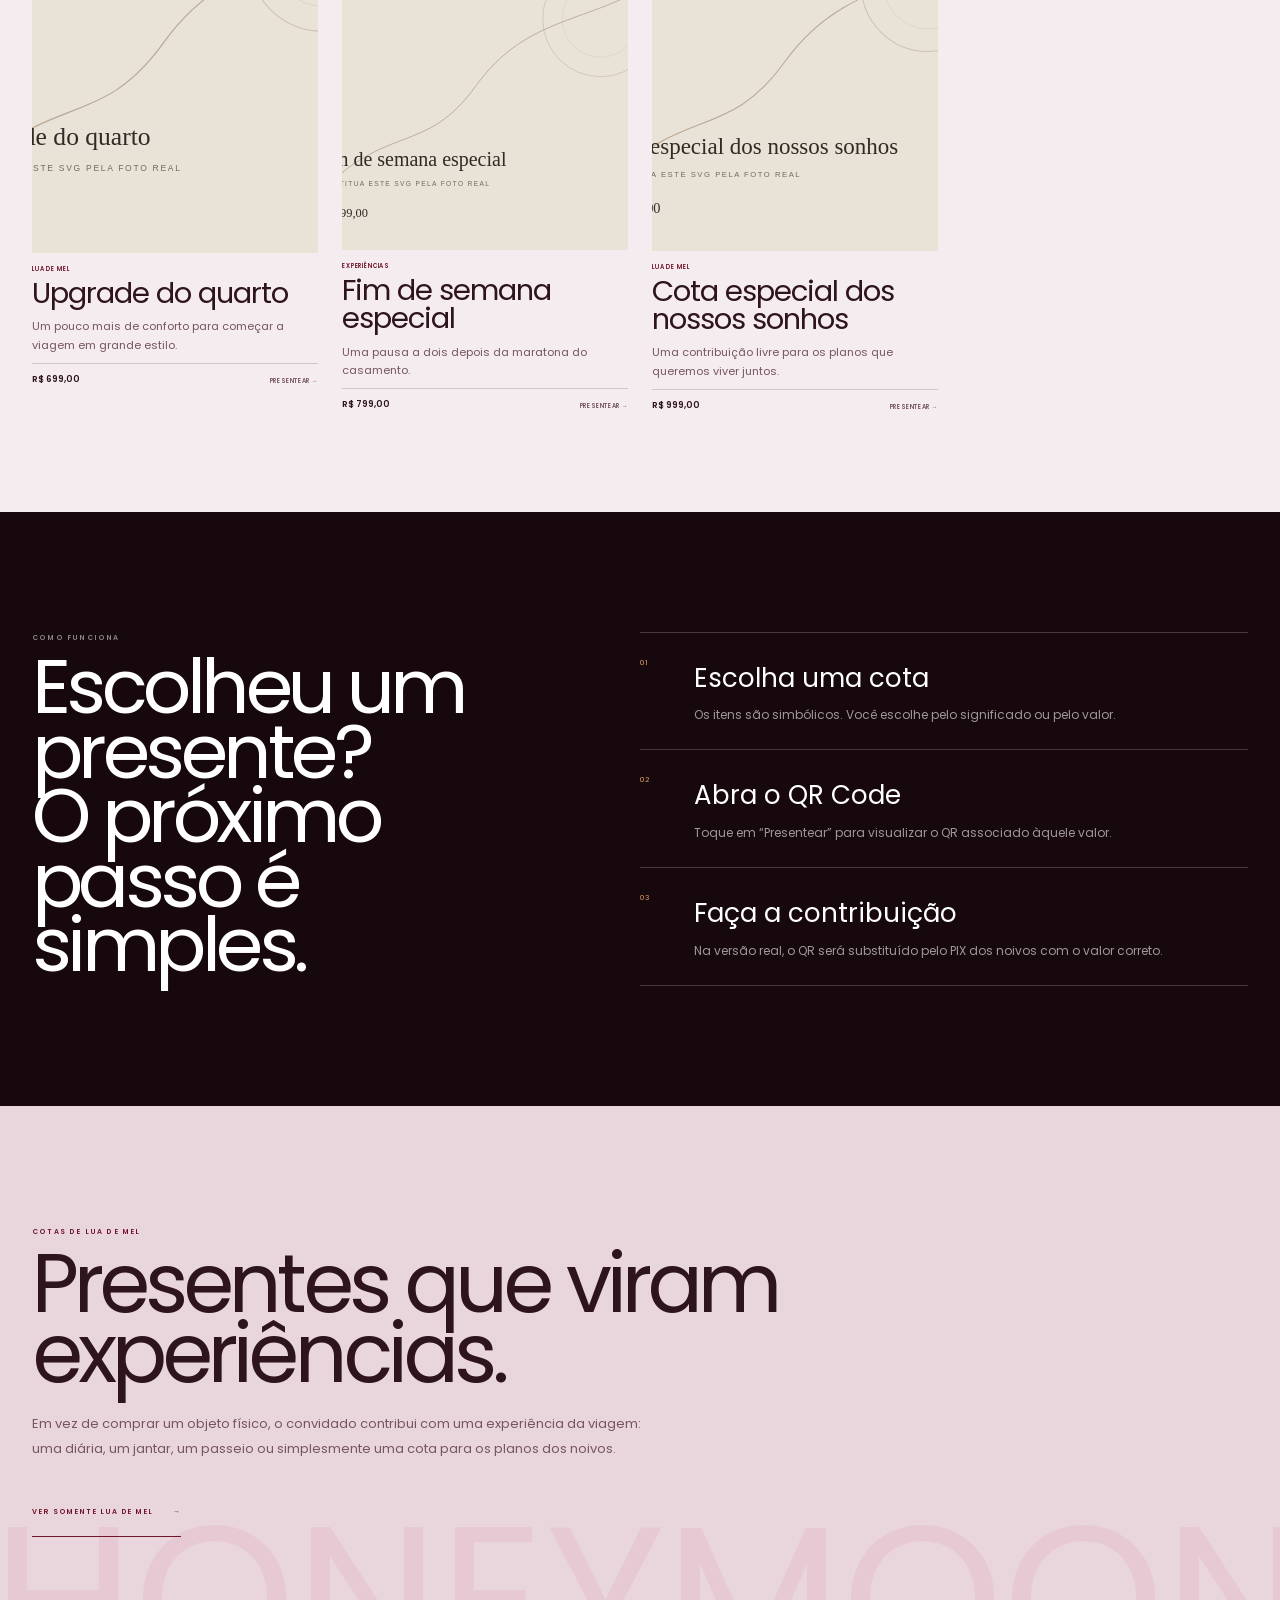
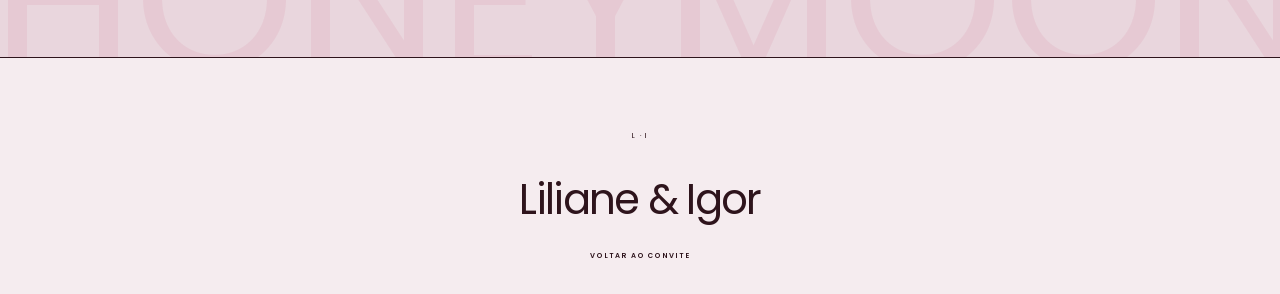
==== commit 1482dd7d: "Ajustes" ====
--- a/presentes.html
+++ b/presentes.html
@@ -25,7 +25,7 @@
       <span class="gift-brand__monogram" data-wedding="couple.initials">H · R</span>
       <span class="gift-brand__text">
         <small>Lista de presentes</small>
-        <strong><span data-wedding="couple.firstName">Helena</span> & <span data-wedding="couple.secondName">Rafael</span></strong>
+        <strong><span data-wedding="couple.firstName">Liliane</span> & <span data-wedding="couple.secondName">Igor</span></strong>
       </span>
     </a>
 
@@ -52,7 +52,7 @@
         <div class="gift-hero__meta">
           <span><b id="giftCount">15</b> ideias de presente</span>
           <i aria-hidden="true"></i>
-          <span data-wedding="wedding.longDate">14 de novembro de 2027</span>
+          <span data-wedding="wedding.longDate">03 de Abril de 2027</span>
         </div>
         <div class="gift-demo-notice" id="giftNotice" role="note"></div>
       </div>
@@ -100,7 +100,7 @@
   <footer class="gift-footer">
     <div class="gift-shell gift-footer__inner">
       <div class="gift-footer__seal" data-wedding="couple.initials">H · R</div>
-      <p><span data-wedding="couple.firstName">Helena</span> & <span data-wedding="couple.secondName">Rafael</span></p>
+      <p><span data-wedding="couple.firstName">Liliane</span> & <span data-wedding="couple.secondName">Igor</span></p>
       <a href="index.html#presentes">Voltar ao convite</a>
     </div>
   </footer>
